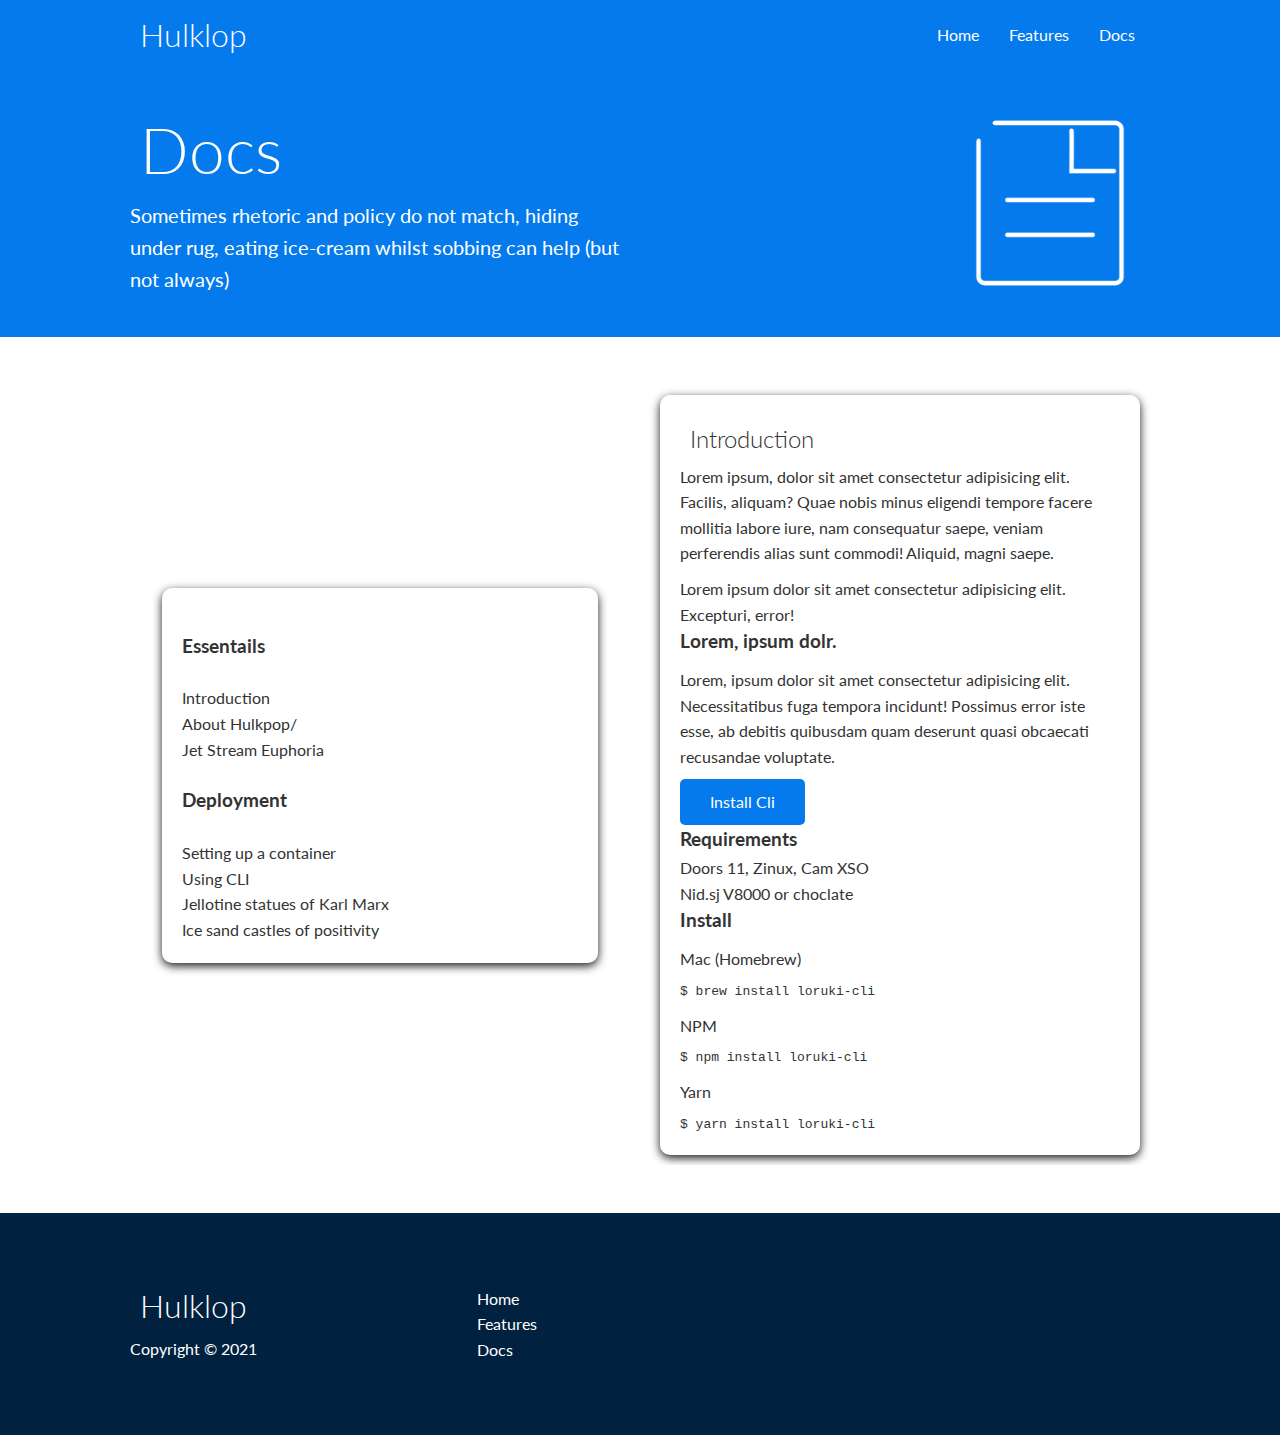
==== docs.html @ 2eb7a319 "added docs and features html" ====
<!DOCTYPE html>
<html lang="en">
  <head>
    <meta charset="UTF-8" />
    <meta http-equiv="X-UA-Compatible" content="IE=edge" />
    <meta name="viewport" content="width=device-width, initial-scale=1.0" />

    <link rel="manifest" href="%PUBLIC_URL%/manifest.json" />
    <link
      rel="stylesheet"
      href="https://cdnjs.cloudflare.com/ajax/libs/font-awesome/5.15.1/css/all.min.css"
      integrity="sha512-+4zCK9k+qNFUR5X+cKL9EIR+ZOhtIloNl9GIKS57V1MyNsYpYcUrUeQc9vNfzsWfV28IaLL3i96P9sdNyeRssA=="
      crossorigin="anonymous"
    />

    <link rel="stylesheet" href="css/utilities.css" />
    <link rel="stylesheet" href="css/style.css" />
    <title>Hulklop | Doingthis you probably wouldnt</title>
  </head>
  <body>
    <!--Navbar-->

    <div class="navbar">
      <div class="container flex">
        <h1 class="logo">Hulklop</h1>
        <nav>
          <ul>
            <li><a href="index.html">Home</a></li>
            <li><a href="features.html">Features</a></li>
            <li><a href="docs.html">Docs</a></li>
          </ul>
        </nav>
      </div>
    </div>

    <!-- Head -->
    <section class="docs-head bg-primary py-3">
      <div class="container grid">
        <div>
          <h1 class="xl">Docs</h1>
          <p class="lead">
            Sometimes rhetoric and policy do not match, hiding under rug, eating
            ice-cream whilst sobbing can help (but not always)
          </p>
        </div>
        <img src="images/docs.png" alt="" />
      </div>
    </section>

      <!--Docs-main-->
      <section class="docs main my-4">
        <div class="container grid">
          <div class="card bg-light p-3">
            <h3 class="my-2">Essentails</h3>
            <nav>
              <ul>
                <li><a href="#">Introduction</a></li>
                <li><a href="#">About Hulkpop/<a></li>
                <li><a href="#">Jet Stream Euphoria</a></li>
              </ul>
            </nav>

            <h3 class="my-2">Deployment</h3>
            <nav>
              <ul>
                <li><a href="#">Setting up a container</a></li>
                <li><a href="#">Using CLI<a></li>
                <li><a href="#">Jellotine statues of Karl Marx</a></li>
                <li><a href="#">Ice sand castles of positivity</a></li>
              </ul>
            </nav>

              </div>

              <div class="card">
                <h2>Introduction</h2>
                <p>Lorem ipsum, dolor sit amet consectetur adipisicing elit. Facilis, aliquam? Quae nobis minus eligendi tempore facere mollitia labore iure, nam consequatur saepe, veniam perferendis alias sunt commodi! Aliquid, magni saepe.</p>
                <div class="alet alert-sucess">
                  <i class="fas fa-info"></i>Lorem ipsum dolor sit amet consectetur adipisicing elit. Excepturi, error!
                </div>


                <h3>Lorem, ipsum dolr.</h3>
                <p>Lorem, ipsum dolor sit amet consectetur adipisicing elit. Necessitatibus fuga tempora incidunt! Possimus error iste esse, ab debitis quibusdam quam deserunt quasi obcaecati recusandae voluptate.</p>
                <a href="#" class="btn btn-primary">Install Cli </a>

                <h3>Requirements</h3>
                <ul>
                  <li>Doors 11, Zinux, Cam XSO</li>
                  <li>Nid.sj V8000 or choclate</li>
                </ul>

                <h3>Install</h3>
                <p>Mac (Homebrew)</p>
                <pre><code>$ brew install loruki-cli</code></pre>
                <p>NPM</p>
                <pre><code>$ npm install loruki-cli</code></pre>
                <p>Yarn</p>
                <pre><code>$ yarn install loruki-cli</code></pre>
          </div>
        </div>
      </section>

    <!--Footer-->
    <footer class="footer bg-dark py-5">
      <div class="container grid grid-3">
        <div>
          <h1>Hulklop</h1>
          <p>Copyright &copy; 2021</p>
        </div>
        <nav>
          <ul>
            <li><a href="index.html">Home</a></li>
            <li><a href="features.html">Features</a></li>
            <li><a href="docs.html">Docs</a></li>
          </ul>
        </nav>
        <div class="social">
          <a href="#"><i class="fab fa-twitter fa-2x"></i></a>
          <a href="#"><i class="fab fa-facebook fa-2x"></i></a>
          <a href="#"><i class="fab fa-instagram fa-2x"></i></a>
          <a href="#"><i class="fab fa-github fa-2x"></i></a>
        </div>
      </div>
    </footer>
  </body>
</html>
---- css/utilities.css ----
/* Utilities */
.container {
  max-width: 1100px;
  margin: 0 auto;
  overflow: auto;
  padding: 0 40px;
}

.card {
  background-color: #fff;
  color: #333;
  border-radius: 10px;
  box-shadow: 0 3px 10px rgba(0, 0, 0, 0.9);
  padding: 20px;
  margin: 10px;
}

.btn {
  display: inline-block;
  padding: 10px 30px;
  cursor: pointer;
  background: var(--primary-color);
  color: #fff;
  border: none;
  border-radius: 5px;
}

.btn-outline {
  background-color: transparent;
  border: 1px #fff solid;
}

.btn:hover {
  transform: scale(0.98);
}

/* Backgrounds and color */
.bg-primary,
.btn-primary {
  background-color: var(--primary-color);
  color: #fff;
}

.bg-secondary,
.btn-secondary {
  background-color: var(--secondary-color);
  color: #fff;
}

.bg-dark,
.btn-dark {
  background-color: var(--dark-color);
  color: #fff;
}

.bg-primary a,
.btn-primary a,
.bg-secondary a,
.btn-secondary a,
.bg-dark a,
.btn-dark a {
  color: #fff;
}

/* Text sizes */
.lead {
  font-size: 20px;
}

.sm {
  font-size: 1rem;
}

.md {
  font-size: 2rem;
}

.lg {
  font-size: 3rem;
}

.xl {
  font-size: 4rem;
}

.text-center {
  text-align: center;
}

.flex {
  display: flex;
  justify-content: center;
  align-items: center;
  height: 100%;
}

.grid {
  display: grid;
  grid-template-columns: repeat(2, 1fr);
  gap: 20px;
  justify-content: center;
  align-items: center;
  height: 100%;
}

.grid-3 {
  grid-template-columns: repeat(3, 1fr);
}

/* margn */
.my-1 {
  margin: 1rem 0;
}

.my-2 {
  margin: 1.5rem 0;
}

.my-3 {
  margin: 2rem 0;
}

.my-4 {
  margin: 3rem 0;
}

.my-5 {
  margin: 4rem 0;
}

.m {
  margin: 1rem;
}

.m {
  margin: 1.5rem;
}

.m {
  margin: 2rem;
}

.m {
  margin: 3rem;
}

.m {
  margin: 4rem;
}

/* Padding */

.py-1 {
  padding: 1rem 0;
}

.py-2 {
  padding: 1.5rem 0;
}

.py-3 {
  padding: 2rem 0;
}

.py-4 {
  padding: 3rem 0;
}

.py-5 {
  padding: 4rem 0;
}

.p-1 {
  margin: 1rem;
}

.p-2 {
  margin: 1.5rem;
}

.p-3 {
  margin: 2rem;
}

.p-4 {
  margin: 3rem;
}

.p-4 {
  margin: 4rem;
}
---- css/style.css ----
@import url("https://fonts.googleapis.com/css2?family=Lato:wght@300&display=swap");

:root {
  --primary-color: #047aed;
  --secondary-color: #1c3fa8;
  --dark-color: #002240;
  --light-color: #f4f4f4;
}

* {
  box-sizing: border-box;
  padding: 0;
  margin: 0;
}

body {
  font-family: "Lato", sans-serif;
  color: #333;
  line-height: 1.6;
}

ul {
  list-style-type: none;
}

a {
  text-decoration: none;
  color: #333;
}

h1,
h2 {
  font-weight: 300;
  line-height: 1.2;
  margin: 10px;
}

p {
  margin: 10px 0;
}

img {
  width: 100%;
}
/* Navbar */
.navbar {
  background-color: var(--primary-color);
  color: #fff;
  height: 70px;
}

.navbar ul {
  display: flex;
}

.navbar a {
  color: white;
  padding: 10px;
  margin: 0 5px;
}

.navbar a:hover {
  border-bottom: 2px #fff solid;
}

.navbar .flex {
  justify-content: space-between;
}

/* Showcase */

.showcase {
  height: 400px;
  background-color: var(--primary-color);
  color: #fff;
  position: relative;
}

.showcase h1 {
  font-size: 40px;
}

.showcase p {
  margin: 20px 0;
}

.showcase .grid {
  overflow: visible;
  grid-template-columns: 55% 45%;
  gap: 30px;
}

.showcase-form {
  position: relative;
  top: 60px;
  height: 350px;
  width: 400px;
  padding: 40px;
  z-index: 100;
  justify-self: flex-end;
}

.showcase-form .form-control {
  margin: 30px;
}

.showcase-form input[type="text"],
.showcase-form input[type="email"] {
  border: 0;
  border-bottom: 1px solid #b4becb;
  width: 100%;
  padding: 3px;
  font-size: 16px;
}

.showcase::before,
.showcase::after {
  content: "";
  position: absolute;
  height: 100px;
  bottom: -70px;
  right: 0;
  left: 0;
  background: #fff;
  transform: skewY(-2deg);
  -webkit-transform: skewY(-2deg);
  -mozilla-transform: skewY(-2deg);
  -ms-transform: skewY(-2deg);
}

.showcase-form input:focus {
  outline: none;
}

/* Showcase */
.stats {
  padding-top: 100px;
}

.stas-heading {
  max-width: 500px;
  margin: auto;
}

.stats .grid h3 {
  font-size: 35px;
}

.stats .grid p {
  font-size: 20px;
  font-weight: bold;
}

.text-secondary {
  font-size: 90px;
}

/* Cli */
.cli .grid {
  grid-template-columns: repeat(3, 1fr);
  grid-template-rows: repeat(2, 1fr);
}

.cli .grid > *:first-child {
  grid-column: 1 / span 2;
  grid-row: 1 / span 2;
}

/* Cloud */
.cloud .grid {
  grid-template-columns: 4fr 3fr;
}

/* languages */

.languages .flex {
  flex-wrap: wrap;
}
.languages .card {
  text-align: center;
  margin: 18px 10px 40px;
  transition: transform 0.2s ease-in;
}

.languages .card h4 {
  font-size: 20px;
  margin-bottom: 10px;
}

.languages .card:hover {
  transform: translateY(-15px);
}

/* Feaures */
.features-head img,
.docs-head img {
  width: 200px;
  justify-self: flex-end;
}

.features-sub-head img {
  width: 300px;
  justify-self: flex-end;
}

.features-main .card > i {
  margin-right: 20px;
}

.features-main .grid {
  padding: 30px;
}

.features-main .grid > *:first-child {
  grid-column: 1 / span 3;
}

.features-main .grid > *:nth-child(2) {
  grid-column: 1 / span 2;
}

/* Docs */
.docs-main h3 {
  margin: 20px 0;
}

.docs-main .grid {
  grid-template-columns: 1fr 2fr;
  align-items: flex-start;
}

.docs-main nav li {
  font-size: 17px;
  padding-bottom: 5px;
  margin-bottom: 5px;
  border-bottom: 1px #ccc solid;
}

.docs-main a:hover {
  font-weight: bold;
}

/* Footer */
.footer .social a {
  margin: 0 10px;
}

/* Tablets and under */

@media (max-width: 768px) {
  .grid,
  .showcase .grid,
  .stats .grid,
  .cli .grid,
  .cloud .grid {
    grid-template-columns: 1fr;
    grid-template-rows: 1fr;
  }

  .showcase {
    height: auto;
  }

  .showcase-text {
    text-align: center;
    margin: 40px;
  }

  .showcase-form {
    justify-self: center;
    margin: auto;
  }

  .cli .grid > *:first-child {
    grid-column: 1;
    grid-row: 1;
  }
}

/* Mobile */

@media (max-width: 500px) {
  .nav {
    height: 110px;
  }

  .navbar .flex {
    flex-direction: column;
  }

  .navbar ul {
    padding: 10px;
    background-color: rgba(0, 0, 0, 0.1);
  }
}
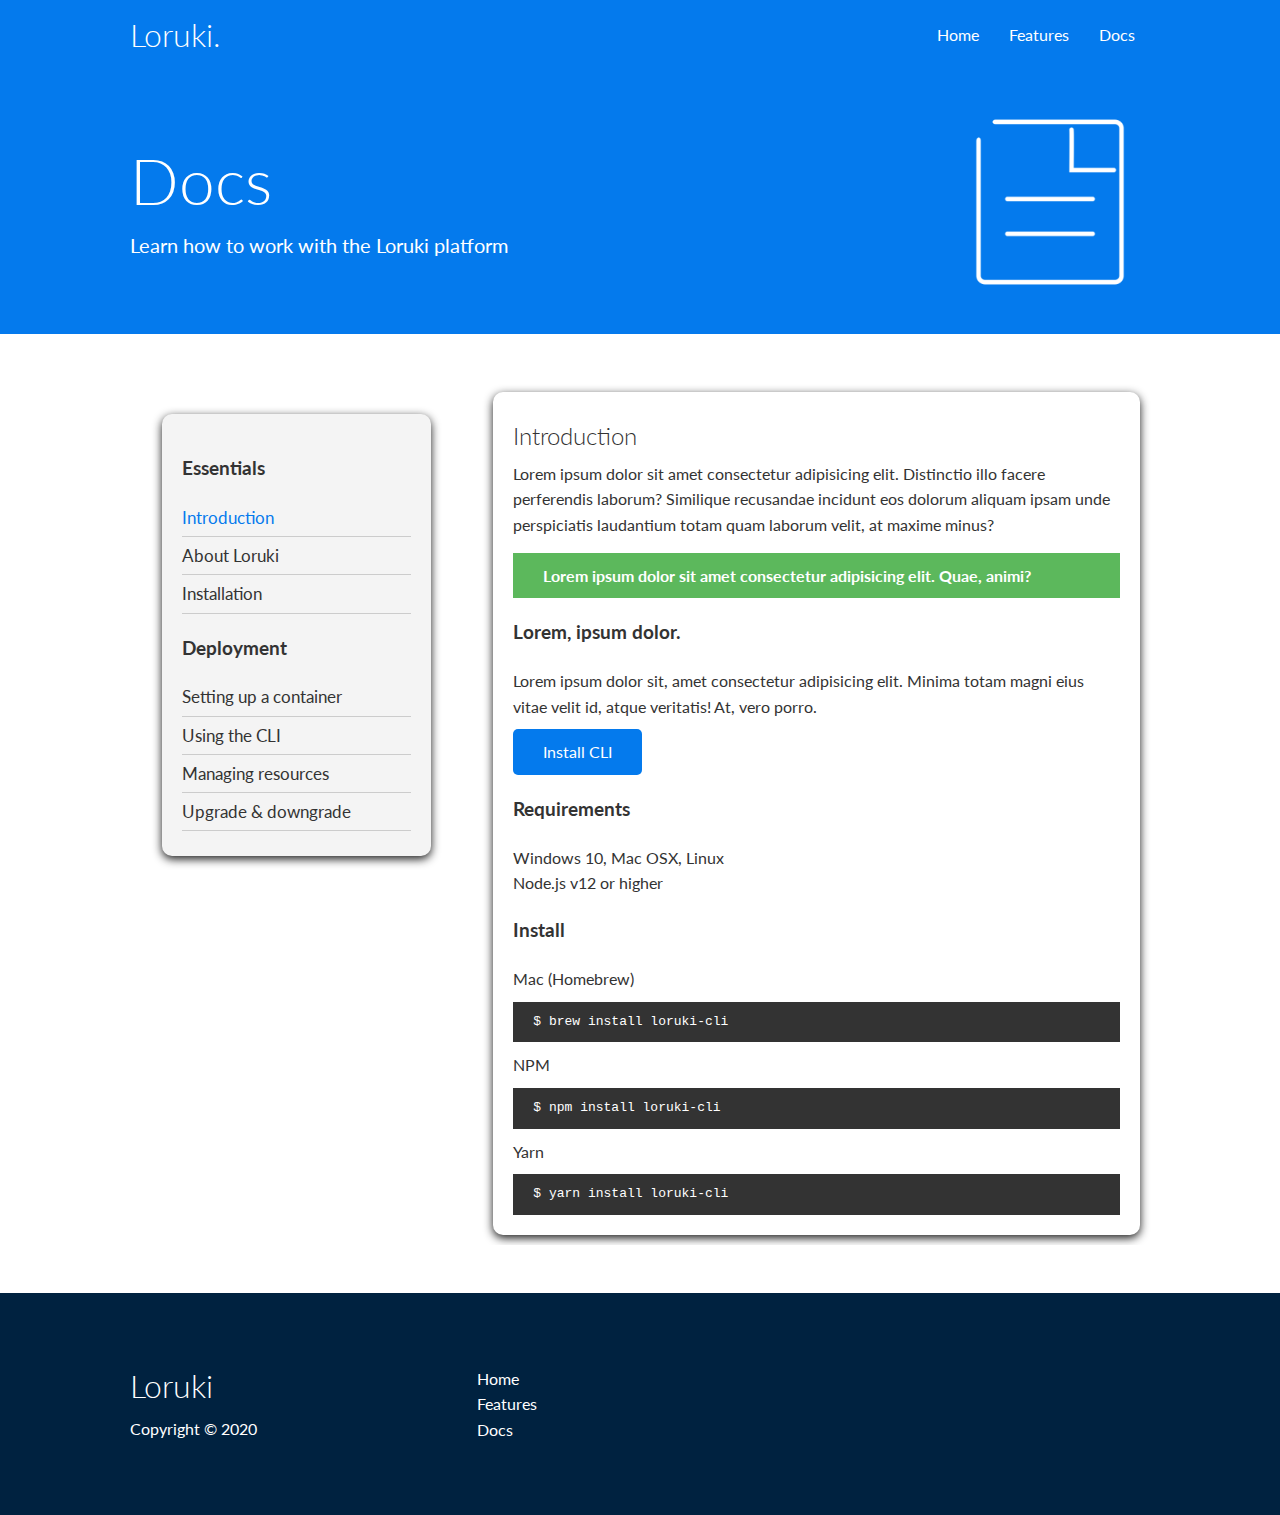
==== commit 23d9dd04: "added animation" ====
--- a/docs.html
+++ b/docs.html
@@ -2,27 +2,22 @@
 <html lang="en">
   <head>
     <meta charset="UTF-8" />
-    <meta http-equiv="X-UA-Compatible" content="IE=edge" />
     <meta name="viewport" content="width=device-width, initial-scale=1.0" />
-
-    <link rel="manifest" href="%PUBLIC_URL%/manifest.json" />
     <link
       rel="stylesheet"
       href="https://cdnjs.cloudflare.com/ajax/libs/font-awesome/5.15.1/css/all.min.css"
       integrity="sha512-+4zCK9k+qNFUR5X+cKL9EIR+ZOhtIloNl9GIKS57V1MyNsYpYcUrUeQc9vNfzsWfV28IaLL3i96P9sdNyeRssA=="
       crossorigin="anonymous"
     />
-
     <link rel="stylesheet" href="css/utilities.css" />
     <link rel="stylesheet" href="css/style.css" />
-    <title>Hulklop | Doingthis you probably wouldnt</title>
+    <title>Loruki | Cloud Hosting For Everyone</title>
   </head>
   <body>
-    <!--Navbar-->
-
+    <!-- Navbar -->
     <div class="navbar">
       <div class="container flex">
-        <h1 class="logo">Hulklop</h1>
+        <h1 class="logo">Loruki.</h1>
         <nav>
           <ul>
             <li><a href="index.html">Home</a></li>
@@ -38,75 +33,79 @@
       <div class="container grid">
         <div>
           <h1 class="xl">Docs</h1>
-          <p class="lead">
-            Sometimes rhetoric and policy do not match, hiding under rug, eating
-            ice-cream whilst sobbing can help (but not always)
-          </p>
+          <p class="lead">Learn how to work with the Loruki platform</p>
         </div>
         <img src="images/docs.png" alt="" />
       </div>
     </section>
 
-      <!--Docs-main-->
-      <section class="docs main my-4">
-        <div class="container grid">
-          <div class="card bg-light p-3">
-            <h3 class="my-2">Essentails</h3>
-            <nav>
-              <ul>
-                <li><a href="#">Introduction</a></li>
-                <li><a href="#">About Hulkpop/<a></li>
-                <li><a href="#">Jet Stream Euphoria</a></li>
-              </ul>
-            </nav>
+    <!-- Docs main -->
+    <section class="docs-main my-4">
+      <div class="container grid">
+        <div class="card bg-light p-3">
+          <h3 class="my-2">Essentials</h3>
+          <nav>
+            <ul>
+              <li><a class="text-primary" href="#">Introduction</a></li>
+              <li><a href="#">About Loruki</a></li>
+              <li><a href="#">Installation</a></li>
+            </ul>
+          </nav>
 
-            <h3 class="my-2">Deployment</h3>
-            <nav>
-              <ul>
-                <li><a href="#">Setting up a container</a></li>
-                <li><a href="#">Using CLI<a></li>
-                <li><a href="#">Jellotine statues of Karl Marx</a></li>
-                <li><a href="#">Ice sand castles of positivity</a></li>
-              </ul>
-            </nav>
+          <h3 class="my-2">Deployment</h3>
+          <nav>
+            <ul>
+              <li><a href="#">Setting up a container</a></li>
+              <li><a href="#">Using the CLI</a></li>
+              <li><a href="#">Managing resources</a></li>
+              <li><a href="#">Upgrade & downgrade</a></li>
+            </ul>
+          </nav>
+        </div>
+        <div class="card">
+          <h2>Introduction</h2>
+          <p>
+            Lorem ipsum dolor sit amet consectetur adipisicing elit. Distinctio
+            illo facere perferendis laborum? Similique recusandae incidunt eos
+            dolorum aliquam ipsam unde perspiciatis laudantium totam quam
+            laborum velit, at maxime minus?
+          </p>
 
-              </div>
+          <div class="alert alert-success">
+            <i class="fas fa-info"></i> Lorem ipsum dolor sit amet consectetur
+            adipisicing elit. Quae, animi?
+          </div>
 
-              <div class="card">
-                <h2>Introduction</h2>
-                <p>Lorem ipsum, dolor sit amet consectetur adipisicing elit. Facilis, aliquam? Quae nobis minus eligendi tempore facere mollitia labore iure, nam consequatur saepe, veniam perferendis alias sunt commodi! Aliquid, magni saepe.</p>
-                <div class="alet alert-sucess">
-                  <i class="fas fa-info"></i>Lorem ipsum dolor sit amet consectetur adipisicing elit. Excepturi, error!
-                </div>
+          <h3>Lorem, ipsum dolor.</h3>
+          <p>
+            Lorem ipsum dolor sit, amet consectetur adipisicing elit. Minima
+            totam magni eius vitae velit id, atque veritatis! At, vero porro.
+          </p>
+          <a href="#" class="btn btn-primary">Install CLI</a>
 
+          <h3>Requirements</h3>
+          <ul>
+            <li>Windows 10, Mac OSX, Linux</li>
+            <li>Node.js v12 or higher</li>
+          </ul>
 
-                <h3>Lorem, ipsum dolr.</h3>
-                <p>Lorem, ipsum dolor sit amet consectetur adipisicing elit. Necessitatibus fuga tempora incidunt! Possimus error iste esse, ab debitis quibusdam quam deserunt quasi obcaecati recusandae voluptate.</p>
-                <a href="#" class="btn btn-primary">Install Cli </a>
+          <h3>Install</h3>
+          <p>Mac (Homebrew)</p>
+          <pre><code>$ brew install loruki-cli</code></pre>
+          <p>NPM</p>
+          <pre><code>$ npm install loruki-cli</code></pre>
+          <p>Yarn</p>
+          <pre><code>$ yarn install loruki-cli</code></pre>
+        </div>
+      </div>
+    </section>
 
-                <h3>Requirements</h3>
-                <ul>
-                  <li>Doors 11, Zinux, Cam XSO</li>
-                  <li>Nid.sj V8000 or choclate</li>
-                </ul>
-
-                <h3>Install</h3>
-                <p>Mac (Homebrew)</p>
-                <pre><code>$ brew install loruki-cli</code></pre>
-                <p>NPM</p>
-                <pre><code>$ npm install loruki-cli</code></pre>
-                <p>Yarn</p>
-                <pre><code>$ yarn install loruki-cli</code></pre>
-          </div>
-        </div>
-      </section>
-
-    <!--Footer-->
+    <!-- Footer -->
     <footer class="footer bg-dark py-5">
       <div class="container grid grid-3">
         <div>
-          <h1>Hulklop</h1>
-          <p>Copyright &copy; 2021</p>
+          <h1>Loruki</h1>
+          <p>Copyright &copy; 2020</p>
         </div>
         <nav>
           <ul>
@@ -116,10 +115,10 @@
           </ul>
         </nav>
         <div class="social">
-          <a href="#"><i class="fab fa-twitter fa-2x"></i></a>
+          <a href="#"><i class="fab fa-github fa-2x"></i></a>
           <a href="#"><i class="fab fa-facebook fa-2x"></i></a>
           <a href="#"><i class="fab fa-instagram fa-2x"></i></a>
-          <a href="#"><i class="fab fa-github fa-2x"></i></a>
+          <a href="#"><i class="fab fa-twitter fa-2x"></i></a>
         </div>
       </div>
     </footer>
--- a/css/utilities.css
+++ b/css/utilities.css
@@ -53,6 +53,12 @@
   color: #fff;
 }
 
+.bg-light,
+.btn-light {
+  background-color: var(--light-color);
+  color: #333;
+}
+
 .bg-primary a,
 .btn-primary a,
 .bg-secondary a,
@@ -62,6 +68,23 @@
   color: #fff;
 }
 
+/* Text colors */
+.text-primary {
+  color: var(--primary-color);
+}
+
+.text-secondary {
+  color: var(--secondary-color);
+}
+
+.text-dark {
+  color: var(--dark-color);
+}
+
+.text-light {
+  color: var(--light-color);
+}
+
 /* Text sizes */
 .lead {
   font-size: 20px;
@@ -85,6 +108,27 @@
 
 .text-center {
   text-align: center;
+}
+
+/* Alert */
+.alert {
+  background-color: var(--light-color);
+  padding: 10px 20px;
+  font-weight: bold;
+  margin: 15px 0;
+}
+
+.alert i {
+  margin-right: 10px;
+}
+
+.alert-success {
+  background-color: var(--success-color);
+  color: #fff;
+}
+.alert-error {
+  background-color: var(--error-color);
+  color: #fff;
 }
 
 .flex {
@@ -128,23 +172,23 @@
   margin: 4rem 0;
 }
 
-.m {
+.m-1 {
   margin: 1rem;
 }
 
-.m {
+.m-2 {
   margin: 1.5rem;
 }
 
-.m {
+.m-3 {
   margin: 2rem;
 }
 
-.m {
+.m-4 {
   margin: 3rem;
 }
 
-.m {
+.m-5 {
   margin: 4rem;
 }
 
--- a/css/style.css
+++ b/css/style.css
@@ -5,6 +5,8 @@
   --secondary-color: #1c3fa8;
   --dark-color: #002240;
   --light-color: #f4f4f4;
+  --success-color: #5cb85c;
+  --error-color: #d9534f;
 }
 
 * {
@@ -32,7 +34,7 @@
 h2 {
   font-weight: 300;
   line-height: 1.2;
-  margin: 10px;
+  margin: 10px 0;
 }
 
 p {
@@ -42,6 +44,19 @@
 img {
   width: 100%;
 }
+
+code,
+pre {
+  background: #333;
+  color: #fff;
+  padding: 10px;
+}
+
+.hidden {
+  visibility: hidden;
+  height: 0;
+}
+
 /* Navbar */
 .navbar {
   background-color: var(--primary-color);
@@ -54,7 +69,7 @@
 }
 
 .navbar a {
-  color: white;
+  color: #fff;
   padding: 10px;
   margin: 0 5px;
 }
@@ -68,7 +83,6 @@
 }
 
 /* Showcase */
-
 .showcase {
   height: 400px;
   background-color: var(--primary-color);
@@ -86,8 +100,12 @@
 
 .showcase .grid {
   overflow: visible;
-  grid-template-columns: 55% 45%;
+  grid-template-columns: 55% auto;
   gap: 30px;
+}
+
+.showcase-text {
+  animation: slideInFromLeft 1s ease-in;
 }
 
 .showcase-form {
@@ -98,10 +116,11 @@
   padding: 40px;
   z-index: 100;
   justify-self: flex-end;
+  animation: slideInFromRight 1s ease-in;
 }
 
 .showcase-form .form-control {
-  margin: 30px;
+  margin: 30px 0;
 }
 
 .showcase-form input[type="text"],
@@ -111,6 +130,10 @@
   width: 100%;
   padding: 3px;
   font-size: 16px;
+}
+
+.showcase-form input:focus {
+  outline: none;
 }
 
 .showcase::before,
@@ -122,22 +145,19 @@
   right: 0;
   left: 0;
   background: #fff;
-  transform: skewY(-2deg);
-  -webkit-transform: skewY(-2deg);
-  -mozilla-transform: skewY(-2deg);
-  -ms-transform: skewY(-2deg);
-}
-
-.showcase-form input:focus {
-  outline: none;
-}
-
-/* Showcase */
+  transform: skewY(-3deg);
+  -webkit-transform: skewY(-3deg);
+  -moz-transform: skewY(-3deg);
+  -ms-transform: skewY(-3deg);
+}
+
+/* Stats */
 .stats {
   padding-top: 100px;
-}
-
-.stas-heading {
+  animation: slideInFromBottom 1s ease-in;
+}
+
+.stats-heading {
   max-width: 500px;
   margin: auto;
 }
@@ -149,16 +169,13 @@
 .stats .grid p {
   font-size: 20px;
   font-weight: bold;
-}
-
-.text-secondary {
-  font-size: 90px;
 }
 
 /* Cli */
 .cli .grid {
   grid-template-columns: repeat(3, 1fr);
   grid-template-rows: repeat(2, 1fr);
+  animation: slideInFromRight 1s ease-in;
 }
 
 .cli .grid > *:first-child {
@@ -171,15 +188,17 @@
   grid-template-columns: 4fr 3fr;
 }
 
-/* languages */
+/* Languages */
 
 .languages .flex {
   flex-wrap: wrap;
 }
+
 .languages .card {
   text-align: center;
   margin: 18px 10px 40px;
   transition: transform 0.2s ease-in;
+  animation: slideInFromBottom 1s ease-in;
 }
 
 .languages .card h4 {
@@ -191,7 +210,7 @@
   transform: translateY(-15px);
 }
 
-/* Feaures */
+/* Features */
 .features-head img,
 .docs-head img {
   width: 200px;
@@ -245,14 +264,56 @@
   margin: 0 10px;
 }
 
+/* Animations */
+@keyframes slideInFromLeft {
+  0% {
+    transform: translateX(-100%);
+  }
+
+  100% {
+    transform: translateX(0);
+  }
+}
+
+@keyframes slideInFromRight {
+  0% {
+    transform: translateX(100%);
+  }
+
+  100% {
+    transform: translateX(0);
+  }
+}
+
+@keyframes slideInFromTop {
+  0% {
+    transform: translateY(-100%);
+  }
+
+  100% {
+    transform: translateX(0);
+  }
+}
+
+@keyframes slideInFromBottom {
+  0% {
+    transform: translateY(100%);
+  }
+
+  100% {
+    transform: translateX(0);
+  }
+}
+
 /* Tablets and under */
-
 @media (max-width: 768px) {
   .grid,
   .showcase .grid,
   .stats .grid,
   .cli .grid,
-  .cloud .grid {
+  .cloud .grid,
+  .features-main .grid,
+  .docs-main .grid {
     grid-template-columns: 1fr;
     grid-template-rows: 1fr;
   }
@@ -263,24 +324,42 @@
 
   .showcase-text {
     text-align: center;
-    margin: 40px;
+    margin-top: 40px;
+    animation: slideInFromTop 1s ease-in;
   }
 
   .showcase-form {
     justify-self: center;
     margin: auto;
+    animation: slideInFromBottom 1s ease-in;
   }
 
   .cli .grid > *:first-child {
     grid-column: 1;
     grid-row: 1;
   }
+
+  .features-head,
+  .features-sub-head,
+  .docs-head {
+    text-align: center;
+  }
+
+  .features-head img,
+  .features-sub-head img,
+  .docs-head img {
+    justify-self: center;
+  }
+
+  .features-main .grid > *:first-child,
+  .features-main .grid > *:nth-child(2) {
+    grid-column: 1;
+  }
 }
 
 /* Mobile */
-
 @media (max-width: 500px) {
-  .nav {
+  .navbar {
     height: 110px;
   }
 
@@ -292,4 +371,8 @@
     padding: 10px;
     background-color: rgba(0, 0, 0, 0.1);
   }
-}
+
+  .showcase-form {
+    width: 300px;
+  }
+}
